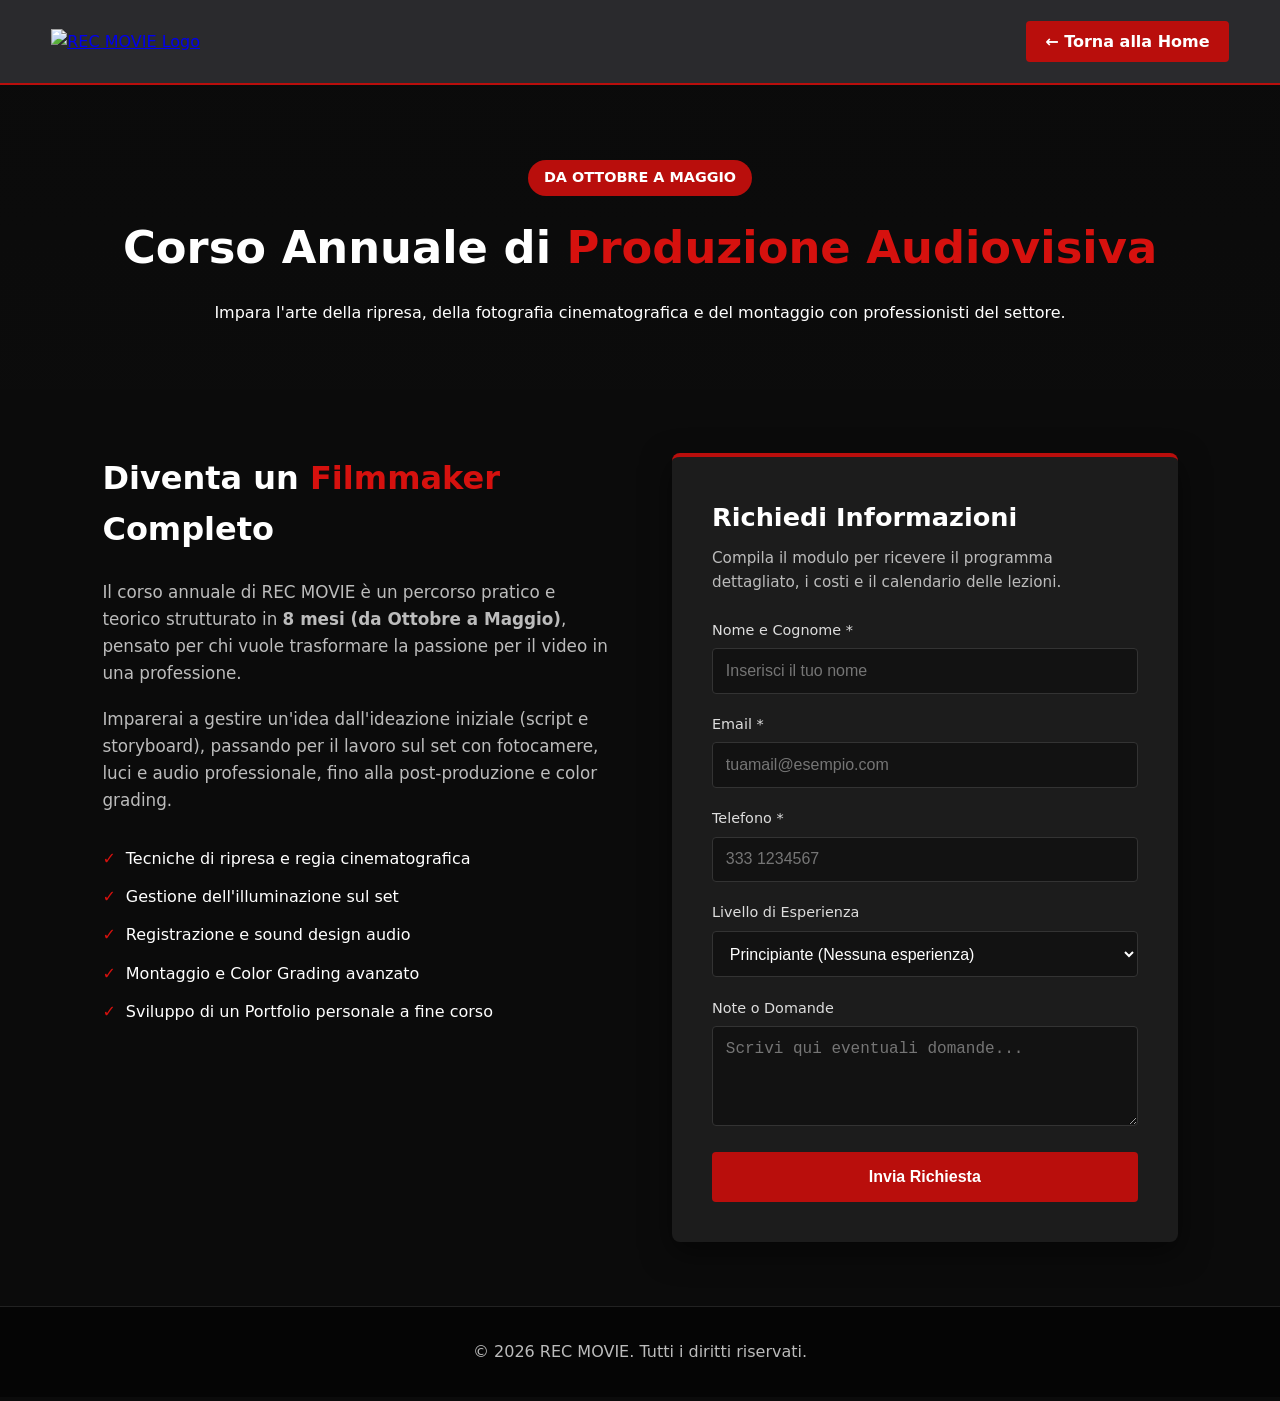
==== corso-formazione.html @ 80294b77 "Add files via upload" ====
<!DOCTYPE html>
<html lang="it">
<head>
  <meta charset="UTF-8">
  <meta name="viewport" content="width=device-width, initial-scale=1.0">
  <title>Corso di Formazione Audiovisiva | REC MOVIE</title>
  <style>
    :root {
      --bg-color: #0b0b0b;
      --bg-secondary: #141414;
      --bg-card: #1c1c1c;
      --header-bg: #2a2a2d;
      --text-color: #ffffff;
      --text-muted: #bcbcbc;
      --accent-bordo: #b90e0c;
      --accent-bordo-light: #d6110e;
    }

    * { margin: 0; padding: 0; box-sizing: border-box; }
    html { scroll-behavior: smooth; font-family: 'Segoe UI', system-ui, -apple-system, sans-serif; }
    body { background-color: var(--bg-color); color: var(--text-color); line-height: 1.6; }

    header {
      position: fixed;
      top: 0;
      width: 100%;
      display: flex;
      justify-content: space-between;
      align-items: center;
      padding: 0 4%;
      background-color: var(--header-bg);
      border-bottom: 2px solid var(--accent-bordo);
      z-index: 1000;
      height: 85px;
    }

    .logo-header { height: 81px; width: auto; object-fit: contain; }
    .back-btn {
      color: var(--text-color);
      text-decoration: none;
      font-weight: 600;
      background-color: var(--accent-bordo);
      padding: 0.5rem 1.2rem;
      border-radius: 4px;
      transition: background 0.3s;
    }
    .back-btn:hover { background-color: var(--accent-bordo-light); }

    .page-hero {
      padding: 10rem 8% 4rem 8%;
      background: linear-gradient(rgba(11, 11, 11, 0.85), rgba(11, 11, 11, 0.95)), 
                  url("http://googleusercontent.com/image_collection/image_retrieval/11446484774058401779_0") center/cover no-repeat;
      text-align: center;
    }
    .page-hero h1 { font-size: 2.8rem; margin-bottom: 1rem; }
    .highlight { color: var(--accent-bordo-light); }
    .badge {
      display: inline-block;
      background-color: var(--accent-bordo);
      padding: 0.4rem 1rem;
      border-radius: 20px;
      font-size: 0.9rem;
      font-weight: 700;
      margin-bottom: 1rem;
    }

    .content-section { padding: 4rem 8%; display: grid; grid-template-columns: 1fr 1fr; gap: 4rem; }

    .info-box h2 { font-size: 2rem; margin-bottom: 1.5rem; }
    .info-box h2 span { color: var(--accent-bordo-light); }
    .info-box p { color: var(--text-muted); margin-bottom: 1.2rem; font-size: 1.05rem; }
    
    .course-highlights { margin-top: 2rem; list-style: none; }
    .course-highlights li { margin-bottom: 0.8rem; display: flex; align-items: center; gap: 10px; color: #fff; }
    .course-highlights li::before { content: "✓"; color: var(--accent-bordo-light); font-weight: bold; }

    /* Modulo Form */
    .form-box {
      background-color: var(--bg-card);
      padding: 2.5rem;
      border-radius: 8px;
      border-top: 4px solid var(--accent-bordo);
      box-shadow: 0 10px 30px rgba(0,0,0,0.5);
    }
    .form-box h3 { font-size: 1.6rem; margin-bottom: 0.5rem; }
    .form-box p { color: var(--text-muted); font-size: 0.95rem; margin-bottom: 1.5rem; }

    .form-group { margin-bottom: 1.2rem; }
    .form-group label { display: block; margin-bottom: 0.4rem; font-size: 0.9rem; color: #ddd; }
    .form-group input, .form-group select, .form-group textarea {
      width: 100%;
      padding: 0.8rem;
      background-color: #121212;
      border: 1px solid #333;
      border-radius: 4px;
      color: #fff;
      font-size: 1rem;
    }
    .form-group input:focus, .form-group select:focus, .form-group textarea:focus {
      outline: none;
      border-color: var(--accent-bordo-light);
    }

    .submit-btn {
      width: 100%;
      padding: 1rem;
      background-color: var(--accent-bordo);
      color: #fff;
      border: none;
      border-radius: 4px;
      font-weight: 700;
      font-size: 1rem;
      cursor: pointer;
      transition: background 0.3s;
    }
    .submit-btn:hover { background-color: var(--accent-bordo-light); }

    footer { text-align: center; padding: 2rem; background-color: #050505; border-top: 1px solid #222; color: var(--text-muted); }

    @media (max-width: 900px) {
      .content-section { grid-template-columns: 1fr; gap: 2rem; }
    }
  </style>
</head>
<body>

  <header>
    <a href="index.html" class="logo-container">
      <img src="C:\Users\schia\Desktop\sito rec\materiale\LOGO REC MOVIE PNG BIANCO.png" alt="REC MOVIE Logo" class="logo-header" onerror="this.onerror=null; this.src='LOGO REC MOVIE PNG BIANCO.png';">
    </a>
    <a href="index.html" class="back-btn">&larr; Torna alla Home</a>
  </header>

  <section class="page-hero">
    <span class="badge">DA OTTOBRE A MAGGIO</span>
    <h1>Corso Annuale di <span class="highlight">Produzione Audiovisiva</span></h1>
    <p>Impara l'arte della ripresa, della fotografia cinematografica e del montaggio con professionisti del settore.</p>
  </section>

  <section class="content-section">
    <!-- Dettagli del corso -->
    <div class="info-box">
      <h2>Diventa un <span>Filmmaker</span> Completo</h2>
      <p>Il corso annuale di REC MOVIE è un percorso pratico e teorico strutturato in <strong>8 mesi (da Ottobre a Maggio)</strong>, pensato per chi vuole trasformare la passione per il video in una professione.</p>
      <p>Imparerai a gestire un'idea dall'ideazione iniziale (script e storyboard), passando per il lavoro sul set con fotocamere, luci e audio professionale, fino alla post-produzione e color grading.</p>
      
      <ul class="course-highlights">
        <li>Tecniche di ripresa e regia cinematografica</li>
        <li>Gestione dell'illuminazione sul set</li>
        <li>Registrazione e sound design audio</li>
        <li>Montaggio e Color Grading avanzato</li>
        <li>Sviluppo di un Portfolio personale a fine corso</li>
      </ul>
    </div>

    <!-- Modulo Form -->
    <div class="form-box">
      <h3>Richiedi Informazioni</h3>
      <p>Compila il modulo per ricevere il programma dettagliato, i costi e il calendario delle lezioni.</p>

      <form action="#" method="POST" onsubmit="event.preventDefault(); alert('Grazie per l\'interesse! Ti contatteremo al più presto.');">
        <div class="form-group">
          <label for="nome">Nome e Cognome *</label>
          <input type="text" id="nome" name="nome" required placeholder="Inserisci il tuo nome">
        </div>

        <div class="form-group">
          <label for="email">Email *</label>
          <input type="email" id="email" name="email" required placeholder="tuamail@esempio.com">
        </div>

        <div class="form-group">
          <label for="telefono">Telefono *</label>
          <input type="tel" id="telefono" name="telefono" required placeholder="333 1234567">
        </div>

        <div class="form-group">
          <label for="esperienza">Livello di Esperienza</label>
          <select id="esperienza" name="esperienza">
            <option value="principiante">Principiante (Nessuna esperienza)</option>
            <option value="intermedio">Intermedio (Uso già la fotocamera)</option>
            <option value="avanzato">Avanzato (Voglio affinare le tecniche)</option>
          </select>
        </div>

        <div class="form-group">
          <label for="messaggio">Note o Domande</label>
          <textarea id="messaggio" name="messaggio" rows="4" placeholder="Scrivi qui eventuali domande..."></textarea>
        </div>

        <button type="submit" class="submit-btn">Invia Richiesta</button>
      </form>
    </div>
  </section>

  <footer>
    <p>&copy; 2026 REC MOVIE. Tutti i diritti riservati.</p>
  </footer>

</body>
</html>
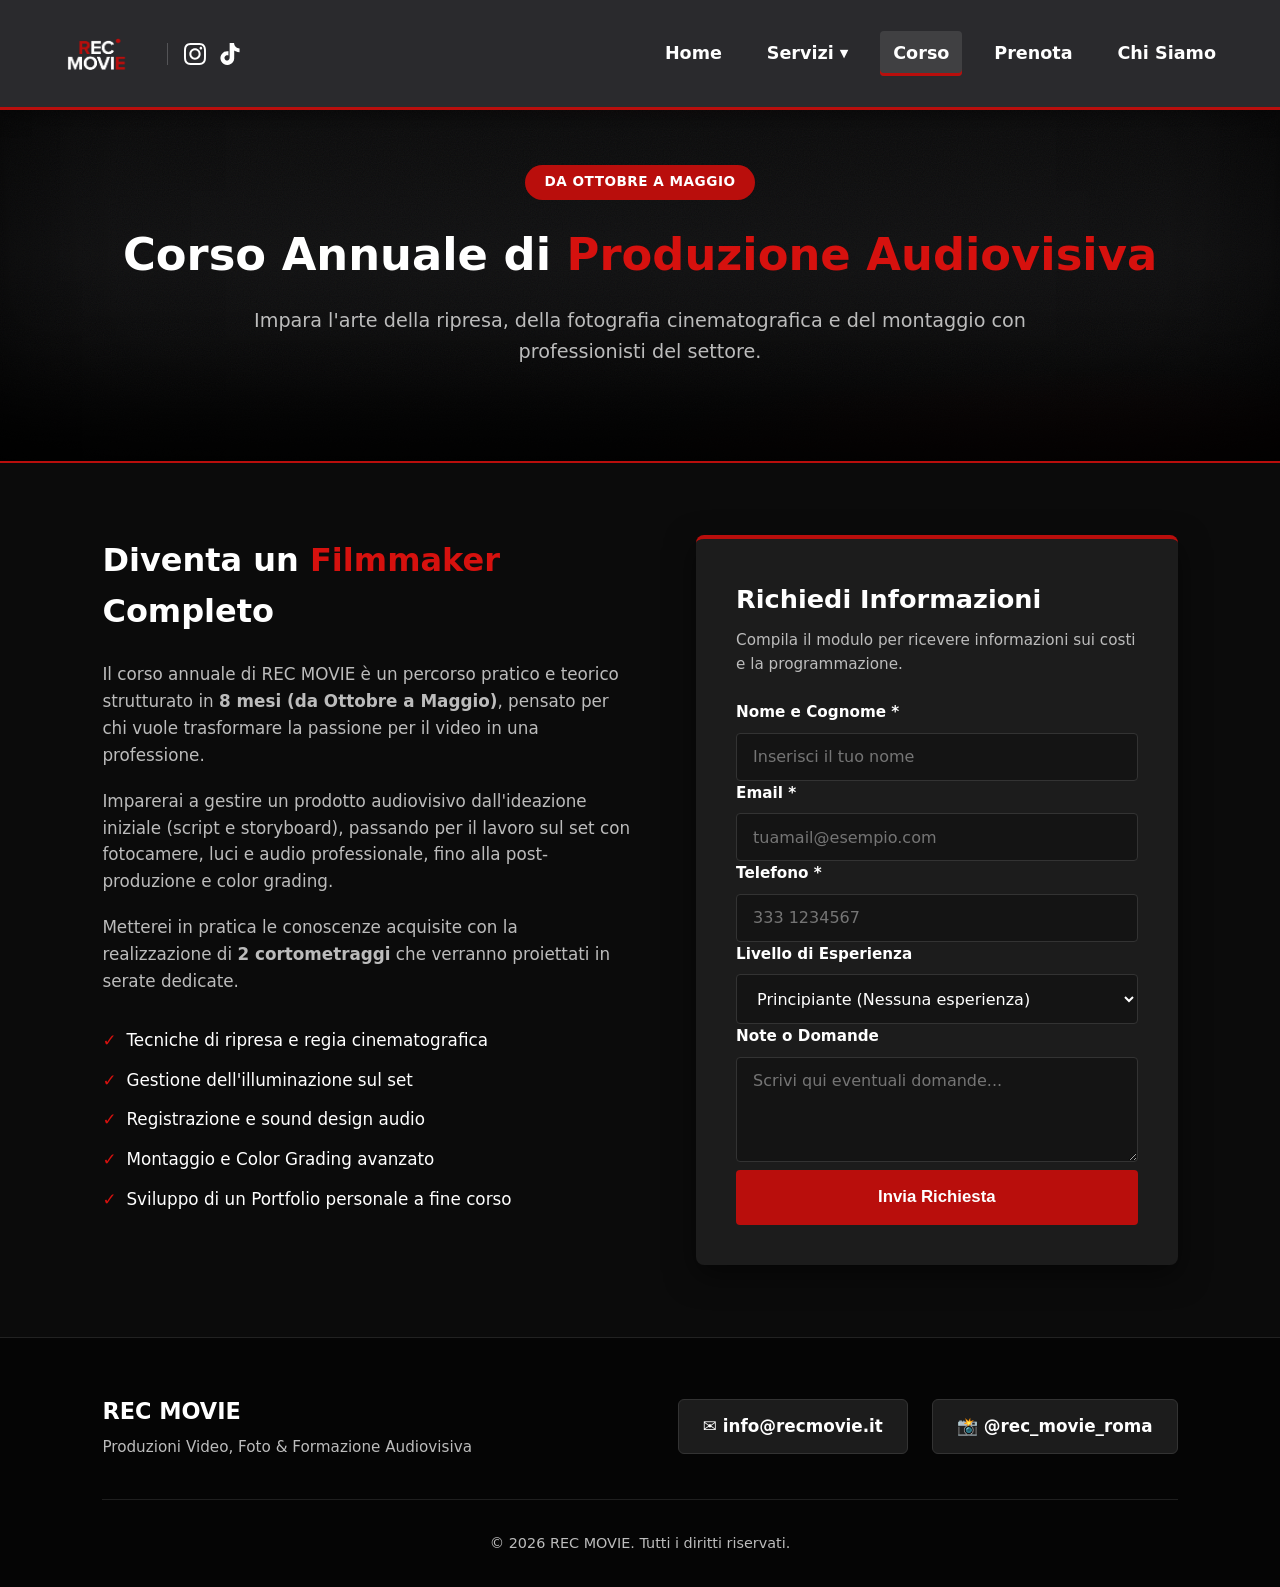
==== commit fc3e77e5: "Add files via upload" ====
--- a/corso-formazione.html
+++ b/corso-formazione.html
@@ -1,201 +1,121 @@
-<!DOCTYPE html>
-<html lang="it">
-<head>
-  <meta charset="UTF-8">
-  <meta name="viewport" content="width=device-width, initial-scale=1.0">
-  <title>Corso di Formazione Audiovisiva | REC MOVIE</title>
-  <style>
-    :root {
-      --bg-color: #0b0b0b;
-      --bg-secondary: #141414;
-      --bg-card: #1c1c1c;
-      --header-bg: #2a2a2d;
-      --text-color: #ffffff;
-      --text-muted: #bcbcbc;
-      --accent-bordo: #b90e0c;
-      --accent-bordo-light: #d6110e;
-    }
-
-    * { margin: 0; padding: 0; box-sizing: border-box; }
-    html { scroll-behavior: smooth; font-family: 'Segoe UI', system-ui, -apple-system, sans-serif; }
-    body { background-color: var(--bg-color); color: var(--text-color); line-height: 1.6; }
-
-    header {
-      position: fixed;
-      top: 0;
-      width: 100%;
-      display: flex;
-      justify-content: space-between;
-      align-items: center;
-      padding: 0 4%;
-      background-color: var(--header-bg);
-      border-bottom: 2px solid var(--accent-bordo);
-      z-index: 1000;
-      height: 85px;
-    }
-
-    .logo-header { height: 81px; width: auto; object-fit: contain; }
-    .back-btn {
-      color: var(--text-color);
-      text-decoration: none;
-      font-weight: 600;
-      background-color: var(--accent-bordo);
-      padding: 0.5rem 1.2rem;
-      border-radius: 4px;
-      transition: background 0.3s;
-    }
-    .back-btn:hover { background-color: var(--accent-bordo-light); }
-
-    .page-hero {
-      padding: 10rem 8% 4rem 8%;
-      background: linear-gradient(rgba(11, 11, 11, 0.85), rgba(11, 11, 11, 0.95)), 
-                  url("http://googleusercontent.com/image_collection/image_retrieval/11446484774058401779_0") center/cover no-repeat;
-      text-align: center;
-    }
-    .page-hero h1 { font-size: 2.8rem; margin-bottom: 1rem; }
-    .highlight { color: var(--accent-bordo-light); }
-    .badge {
-      display: inline-block;
-      background-color: var(--accent-bordo);
-      padding: 0.4rem 1rem;
-      border-radius: 20px;
-      font-size: 0.9rem;
-      font-weight: 700;
-      margin-bottom: 1rem;
-    }
-
-    .content-section { padding: 4rem 8%; display: grid; grid-template-columns: 1fr 1fr; gap: 4rem; }
-
-    .info-box h2 { font-size: 2rem; margin-bottom: 1.5rem; }
-    .info-box h2 span { color: var(--accent-bordo-light); }
-    .info-box p { color: var(--text-muted); margin-bottom: 1.2rem; font-size: 1.05rem; }
-    
-    .course-highlights { margin-top: 2rem; list-style: none; }
-    .course-highlights li { margin-bottom: 0.8rem; display: flex; align-items: center; gap: 10px; color: #fff; }
-    .course-highlights li::before { content: "✓"; color: var(--accent-bordo-light); font-weight: bold; }
-
-    /* Modulo Form */
-    .form-box {
-      background-color: var(--bg-card);
-      padding: 2.5rem;
-      border-radius: 8px;
-      border-top: 4px solid var(--accent-bordo);
-      box-shadow: 0 10px 30px rgba(0,0,0,0.5);
-    }
-    .form-box h3 { font-size: 1.6rem; margin-bottom: 0.5rem; }
-    .form-box p { color: var(--text-muted); font-size: 0.95rem; margin-bottom: 1.5rem; }
-
-    .form-group { margin-bottom: 1.2rem; }
-    .form-group label { display: block; margin-bottom: 0.4rem; font-size: 0.9rem; color: #ddd; }
-    .form-group input, .form-group select, .form-group textarea {
-      width: 100%;
-      padding: 0.8rem;
-      background-color: #121212;
-      border: 1px solid #333;
-      border-radius: 4px;
-      color: #fff;
-      font-size: 1rem;
-    }
-    .form-group input:focus, .form-group select:focus, .form-group textarea:focus {
-      outline: none;
-      border-color: var(--accent-bordo-light);
-    }
-
-    .submit-btn {
-      width: 100%;
-      padding: 1rem;
-      background-color: var(--accent-bordo);
-      color: #fff;
-      border: none;
-      border-radius: 4px;
-      font-weight: 700;
-      font-size: 1rem;
-      cursor: pointer;
-      transition: background 0.3s;
-    }
-    .submit-btn:hover { background-color: var(--accent-bordo-light); }
-
-    footer { text-align: center; padding: 2rem; background-color: #050505; border-top: 1px solid #222; color: var(--text-muted); }
-
-    @media (max-width: 900px) {
-      .content-section { grid-template-columns: 1fr; gap: 2rem; }
-    }
-  </style>
-</head>
-<body>
-
-  <header>
-    <a href="index.html" class="logo-container">
-      <img src="C:\Users\schia\Desktop\sito rec\materiale\LOGO REC MOVIE PNG BIANCO.png" alt="REC MOVIE Logo" class="logo-header" onerror="this.onerror=null; this.src='LOGO REC MOVIE PNG BIANCO.png';">
-    </a>
-    <a href="index.html" class="back-btn">&larr; Torna alla Home</a>
-  </header>
-
-  <section class="page-hero">
-    <span class="badge">DA OTTOBRE A MAGGIO</span>
-    <h1>Corso Annuale di <span class="highlight">Produzione Audiovisiva</span></h1>
-    <p>Impara l'arte della ripresa, della fotografia cinematografica e del montaggio con professionisti del settore.</p>
-  </section>
-
-  <section class="content-section">
-    <!-- Dettagli del corso -->
-    <div class="info-box">
-      <h2>Diventa un <span>Filmmaker</span> Completo</h2>
-      <p>Il corso annuale di REC MOVIE è un percorso pratico e teorico strutturato in <strong>8 mesi (da Ottobre a Maggio)</strong>, pensato per chi vuole trasformare la passione per il video in una professione.</p>
-      <p>Imparerai a gestire un'idea dall'ideazione iniziale (script e storyboard), passando per il lavoro sul set con fotocamere, luci e audio professionale, fino alla post-produzione e color grading.</p>
-      
-      <ul class="course-highlights">
-        <li>Tecniche di ripresa e regia cinematografica</li>
-        <li>Gestione dell'illuminazione sul set</li>
-        <li>Registrazione e sound design audio</li>
-        <li>Montaggio e Color Grading avanzato</li>
-        <li>Sviluppo di un Portfolio personale a fine corso</li>
-      </ul>
-    </div>
-
-    <!-- Modulo Form -->
-    <div class="form-box">
-      <h3>Richiedi Informazioni</h3>
-      <p>Compila il modulo per ricevere il programma dettagliato, i costi e il calendario delle lezioni.</p>
-
-      <form action="#" method="POST" onsubmit="event.preventDefault(); alert('Grazie per l\'interesse! Ti contatteremo al più presto.');">
-        <div class="form-group">
-          <label for="nome">Nome e Cognome *</label>
-          <input type="text" id="nome" name="nome" required placeholder="Inserisci il tuo nome">
-        </div>
-
-        <div class="form-group">
-          <label for="email">Email *</label>
-          <input type="email" id="email" name="email" required placeholder="tuamail@esempio.com">
-        </div>
-
-        <div class="form-group">
-          <label for="telefono">Telefono *</label>
-          <input type="tel" id="telefono" name="telefono" required placeholder="333 1234567">
-        </div>
-
-        <div class="form-group">
-          <label for="esperienza">Livello di Esperienza</label>
-          <select id="esperienza" name="esperienza">
-            <option value="principiante">Principiante (Nessuna esperienza)</option>
-            <option value="intermedio">Intermedio (Uso già la fotocamera)</option>
-            <option value="avanzato">Avanzato (Voglio affinare le tecniche)</option>
-          </select>
-        </div>
-
-        <div class="form-group">
-          <label for="messaggio">Note o Domande</label>
-          <textarea id="messaggio" name="messaggio" rows="4" placeholder="Scrivi qui eventuali domande..."></textarea>
-        </div>
-
-        <button type="submit" class="submit-btn">Invia Richiesta</button>
-      </form>
-    </div>
-  </section>
-
-  <footer>
-    <p>&copy; 2026 REC MOVIE. Tutti i diritti riservati.</p>
-  </footer>
-
-</body>
-</html>+<!DOCTYPE html>
+<html lang="it">
+<head>
+  <meta charset="UTF-8">
+  <meta name="viewport" content="width=device-width, initial-scale=1.0">
+  <title>Corso di Formazione Audiovisiva | REC MOVIE</title>
+  <meta name="description" content="Corso annuale di produzione audiovisiva (Ottobre-Maggio): regia, ripresa, gestione luci, montaggio e color grading con i professionisti di REC MOVIE.">
+  <link rel="icon" type="image/png" href="materiale/LOGO REC MOVIE PNG NERO.png">
+  <link rel="stylesheet" href="style.css">
+</head>
+<body>
+  <header>
+    <div class="brand-group">
+      <a href="index.html" class="logo-container">
+        <img src="materiale/LOGO REC MOVIE PNG BIANCO.png" alt="REC MOVIE Logo" class="logo-header">
+      </a>
+
+      <div class="header-socials">
+        <a href="https://instagram.com/rec_movie_roma" target="_blank" rel="noopener noreferrer" class="social-icon" aria-label="Instagram">
+          <svg viewBox="0 0 24 24"><path d="M12 2.163c3.204 0 3.584.012 4.85.07 3.252.148 4.771 1.691 4.919 4.919.058 1.265.069 1.645.069 4.849 0 3.205-.012 3.584-.069 4.849-.149 3.225-1.664 4.771-4.919 4.919-1.266.058-1.644.07-4.85.07-3.204 0-3.584-.012-4.849-.07-3.26-.149-4.771-1.699-4.919-4.92-.058-1.265-.07-1.644-.07-4.849 0-3.204.013-3.583.07-4.849.149-3.227 1.664-4.771 4.919-4.919 1.266-.057 1.645-.069 4.849-.069zm0-2.163c-3.259 0-3.667.014-4.947.072-4.358.2-6.78 2.618-6.98 6.98-.059 1.281-.073 1.689-.073 4.948 0 3.259.014 3.668.072 4.948.2 4.358 2.618 6.78 6.98 6.98 1.281.058 1.689.072 4.948.072 3.259 0 3.668-.014 4.948-.072 4.354-.2 6.782-2.618 6.979-6.98.059-1.28.073-1.689.073-4.948 0-3.259-.014-3.667-.072-4.947-.196-4.354-2.617-6.78-6.979-6.98-1.281-.059-1.69-.073-4.949-.073zm0 5.838c-3.403 0-6.162 2.759-6.162 6.162s2.759 6.163 6.162 6.163 6.162-2.759 6.162-6.163c0-3.403-2.759-6.162-6.162-6.162zm0 10.162c-2.209 0-4-1.79-4-4 0-2.209 1.791-4 4-4s4 1.791 4 4c0 2.21-1.791 4-4 4zm6.406-11.845c-.796 0-1.441.645-1.441 1.44s.645 1.44 1.441 1.44c.795 0 1.439-.645 1.439-1.44s-.644-1.44-1.439-1.44z"/></svg>
+        </a>
+        <a href="https://www.tiktok.com" target="_blank" rel="noopener noreferrer" class="social-icon" aria-label="TikTok">
+          <svg viewBox="0 0 24 24"><path d="M12.525.02c1.31-.02 2.61-.01 3.91-.02.08 1.53.63 3.09 1.75 4.17 1.12 1.11 2.7 1.62 4.24 1.79v4.03c-1.44-.05-2.89-.35-4.2-.97-.57-.26-1.1-.59-1.62-.93-.01 2.92.01 5.84-.02 8.75-.08 1.4-.54 2.79-1.35 3.94-1.31 1.92-3.58 3.17-5.91 3.21-1.43.08-2.86-.31-4.08-1.03-2.02-1.19-3.44-3.37-3.65-5.71-.02-.5-.03-1-.01-1.49.18-1.9 1.12-3.72 2.58-4.96 1.66-1.44 3.98-2.13 6.15-1.72.02 1.48-.04 2.96-.04 4.44-.99-.32-2.15-.23-3.02.37-.82.56-1.31 1.54-1.28 2.53.02.82.42 1.61 1.08 2.09.68.51 1.58.68 2.4.45.89-.23 1.64-.94 1.94-1.81.18-.58.23-1.19.22-1.8V.02z"/></svg>
+        </a>
+      </div>
+    </div>
+
+    <nav>
+      <ul class="nav-links" id="navLinks">
+        <li><a href="index.html">Home</a></li>
+        <li class="dropdown" id="serviziDropdown">
+          <a href="index.html#servizi">Servizi <span class="dropdown-arrow">&#9660;</span></a>
+          <ul class="dropdown-menu">
+            <li><a href="reel-aziende.html">Reel Instagram e TikTok</a></li>
+            <li><a href="videoclip-musicali.html">Videoclip Musicali</a></li>
+            <li><a href="interviste-podcast.html">Interviste/Podcast</a></li>
+            <li><a href="cortometraggi.html">Cortometraggi</a></li>
+          </ul>
+        </li>
+        <li><a href="corso-formazione.html">Corso</a></li>
+        <li><a href="prenota-servizio.html">Prenota</a></li>
+        <li><a href="index.html#chi-siamo">Chi Siamo</a></li>
+      </ul>
+      <button class="hamburger" id="hamburger" aria-label="Apri il menu" aria-expanded="false">&#9776;</button>
+    </nav>
+  </header>
+  <section class="page-hero">
+    <span class="badge">Da Ottobre a Maggio</span>
+    <h1>Corso Annuale di <span>Produzione Audiovisiva</span></h1>
+    <p>Impara l'arte della ripresa, della fotografia cinematografica e del montaggio con professionisti del settore.</p>
+  </section>
+
+  <section class="content-section">
+    <!-- Dettagli del corso -->
+    <div class="info-box">
+      <h2>Diventa un <span>Filmmaker</span> Completo</h2>
+      <p>Il corso annuale di REC MOVIE è un percorso pratico e teorico strutturato in <strong>8 mesi (da Ottobre a Maggio)</strong>, pensato per chi vuole trasformare la passione per il video in una professione.</p>
+      <p>Imparerai a gestire un prodotto audiovisivo dall'ideazione iniziale (script e storyboard), passando per il lavoro sul set con fotocamere, luci e audio professionale, fino alla post-produzione e color grading.</p>
+<p>Metterei in pratica le conoscenze acquisite con la realizzazione di <strong>2 cortometraggi</strong> che verranno proiettati in serate dedicate.</p>
+      <ul class="course-highlights checklist">
+        <li>Tecniche di ripresa e regia cinematografica</li>
+        <li>Gestione dell'illuminazione sul set</li>
+        <li>Registrazione e sound design audio</li>
+        <li>Montaggio e Color Grading avanzato</li>
+        <li>Sviluppo di un Portfolio personale a fine corso</li>
+      </ul>
+    </div>
+
+    <!-- Modulo Form -->
+    <div class="form-box">
+      <h3>Richiedi Informazioni</h3>
+      <p>Compila il modulo per ricevere informazioni sui costi e la programmazione.</p>
+      <form action="#" method="POST" onsubmit="event.preventDefault(); alert('Grazie per l\'interesse! Ti contatteremo al più presto.');">
+        <div class="form-group">
+          <label for="nome">Nome e Cognome *</label>
+          <input type="text" id="nome" name="nome" required placeholder="Inserisci il tuo nome">
+        </div>
+        <div class="form-group">
+          <label for="email">Email *</label>
+          <input type="email" id="email" name="email" required placeholder="tuamail@esempio.com">
+        </div>
+        <div class="form-group">
+          <label for="telefono">Telefono *</label>
+          <input type="tel" id="telefono" name="telefono" required placeholder="333 1234567">
+        </div>
+        <div class="form-group">
+          <label for="esperienza">Livello di Esperienza</label>
+          <select id="esperienza" name="esperienza">
+            <option value="principiante">Principiante (Nessuna esperienza)</option>
+            <option value="intermedio">Intermedio (Uso già la fotocamera)</option>
+            <option value="avanzato">Avanzato (Voglio affinare le tecniche)</option>
+          </select>
+        </div>
+        <div class="form-group">
+          <label for="messaggio">Note o Domande</label>
+          <textarea id="messaggio" name="messaggio" rows="4" placeholder="Scrivi qui eventuali domande..."></textarea>
+        </div>
+        <button type="submit" class="submit-btn">Invia Richiesta</button>
+      </form>
+    </div>
+  </section>
+
+  <footer>
+    <div class="footer-contacts">
+      <div class="contact-block">
+        <h3>REC MOVIE</h3>
+        <p>Produzioni Video, Foto &amp; Formazione Audiovisiva</p>
+      </div>
+      <div class="contact-links-group">
+        <a href="mailto:info@recmovie.it" class="contact-pill">✉️ info@recmovie.it</a>
+        <a href="https://instagram.com/rec_movie_roma" target="_blank" rel="noopener noreferrer" class="contact-pill">📸 @rec_movie_roma</a>
+      </div>
+    </div>
+    <div class="footer-copyright">
+      <p>&copy; 2026 REC MOVIE. Tutti i diritti riservati.</p>
+    </div>
+  </footer>
+
+  <script src="script.js"></script>
+</body>
+</html>
--- a/style.css
+++ b/style.css
@@ -0,0 +1,580 @@
+/* =========================================================
+   REC MOVIE — Stylesheet unico del sito
+   ========================================================= */
+
+:root {
+  --bg-color: #0b0b0b;
+  --bg-secondary: #141414;
+  --bg-card: #1c1c1c;
+  --header-bg: #2a2a2d;
+  --text-color: #ffffff;
+  --text-muted: #bcbcbc;
+  --accent-red: #b90e0c;
+  --accent-red-hover: #d6110e;
+  --dropdown-bg: #1f1f22;
+}
+
+*, *::before, *::after { margin: 0; padding: 0; box-sizing: border-box; }
+
+html {
+  scroll-behavior: smooth;
+  font-family: 'Segoe UI', system-ui, -apple-system, sans-serif;
+}
+
+body {
+  background-color: var(--bg-color);
+  color: var(--text-color);
+  line-height: 1.6;
+  animation: fadeInPage 0.5s ease-in-out forwards;
+  overflow-x: hidden;
+}
+
+@keyframes fadeInPage {
+  from { opacity: 0; transform: translateY(6px); }
+  to { opacity: 1; transform: translateY(0); }
+}
+
+a { color: inherit; }
+img { max-width: 100%; display: block; }
+
+::selection { background: var(--accent-red); color: #fff; }
+
+/* Focus visibile per accessibilità da tastiera */
+a:focus-visible, button:focus-visible, input:focus-visible, select:focus-visible, textarea:focus-visible {
+  outline: 2px solid var(--accent-red-hover);
+  outline-offset: 2px;
+}
+
+/* Reveal on scroll */
+.reveal {
+  opacity: 0;
+  transform: translateY(24px);
+  transition: opacity 0.6s ease, transform 0.6s ease;
+}
+.reveal.is-visible { opacity: 1; transform: translateY(0); }
+
+/* =========================================================
+   HEADER / NAVIGAZIONE
+   ========================================================= */
+header {
+  position: fixed;
+  top: 0;
+  width: 100%;
+  display: flex;
+  justify-content: space-between;
+  align-items: center;
+  padding: 0 4%;
+  background-color: var(--header-bg);
+  box-shadow: 0 4px 20px rgba(0, 0, 0, 0.4);
+  border-bottom: 3px solid var(--accent-red);
+  z-index: 1000;
+  height: 110px;
+  gap: 1.5rem;
+  transition: height 0.3s ease, box-shadow 0.3s ease;
+}
+
+header.is-scrolled { height: 82px; box-shadow: 0 6px 24px rgba(0,0,0,0.55); }
+
+.brand-group { display: flex; align-items: center; gap: 1.5rem; height: 100%; }
+.logo-container { display: flex; align-items: center; text-decoration: none; height: 100%; padding: 4px 0; }
+.logo-header { height: 92px; max-height: 100%; width: auto; object-fit: contain; transition: height 0.3s ease; }
+header.is-scrolled .logo-header { height: 60px; }
+
+.header-socials { display: flex; align-items: center; gap: 0.8rem; border-left: 1px solid rgba(255, 255, 255, 0.2); padding-left: 1rem; }
+.social-icon { color: var(--text-color); text-decoration: none; transition: color 0.3s ease, transform 0.2s ease; display: flex; align-items: center; justify-content: center; }
+.social-icon svg { width: 22px; height: 22px; fill: currentColor; }
+.social-icon:hover { color: var(--accent-red); transform: translateY(-2px); }
+
+nav { margin-left: auto; }
+.nav-links { display: flex; list-style: none; gap: 1.2rem; align-items: center; }
+.nav-links li { position: relative; }
+.nav-links a {
+  color: var(--text-color);
+  text-decoration: none;
+  font-weight: 700;
+  font-size: 1.1rem;
+  padding: 0.5rem 0.8rem;
+  transition: all 0.3s ease;
+  display: flex;
+  align-items: center;
+  gap: 6px;
+  border-radius: 4px;
+}
+.nav-links a:hover, .nav-links a.active { color: #ffffff; background-color: rgba(255, 255, 255, 0.1); }
+.nav-links a.active { box-shadow: inset 0 -3px 0 var(--accent-red); }
+
+.dropdown-arrow { font-size: 0.7rem; transition: transform 0.3s; }
+.dropdown-menu {
+  position: absolute; top: 100%; right: 0; left: auto;
+  background-color: var(--dropdown-bg); min-width: 240px;
+  box-shadow: 0 8px 16px rgba(0,0,0,0.5); border-radius: 6px;
+  border-top: 3px solid var(--accent-red);
+  list-style: none; opacity: 0; visibility: hidden;
+  transform: translateY(10px); transition: all 0.3s ease; padding: 0.5rem 0;
+}
+.dropdown:hover .dropdown-menu, .dropdown.active .dropdown-menu { opacity: 1; visibility: visible; transform: translateY(0); }
+.dropdown:hover .dropdown-arrow { transform: rotate(180deg); }
+.dropdown-menu li a { padding: 0.7rem 1.2rem; font-size: 1rem; font-weight: 500; color: #e0e0e0; display: block; border-radius: 0; }
+.dropdown-menu li a:hover, .dropdown-menu li a.active { background-color: var(--accent-red); color: #ffffff; box-shadow: none; }
+
+.hamburger { display: none; background: none; border: none; color: var(--text-color); font-size: 1.8rem; cursor: pointer; margin-left: auto; }
+
+/* =========================================================
+   HERO (home + pagine interne) — sfondo cinematografico via CSS
+   ========================================================= */
+.hero, .page-hero {
+  position: relative;
+  text-align: center;
+  background-color: var(--bg-color);
+  background-image:
+    radial-gradient(ellipse 90% 60% at 50% -10%, rgba(185, 14, 12, 0.28), transparent 60%),
+    radial-gradient(ellipse 70% 50% at 85% 110%, rgba(185, 14, 12, 0.14), transparent 60%),
+    linear-gradient(180deg, #050505 0%, #0f0f10 55%, #050505 100%);
+  overflow: hidden;
+}
+.hero::before, .page-hero::before {
+  content: "";
+  position: absolute;
+  inset: 0;
+  background-image: url("data:image/svg+xml,%3Csvg xmlns='http://www.w3.org/2000/svg' width='140' height='140'%3E%3Cfilter id='n'%3E%3CfeTurbulence type='fractalNoise' baseFrequency='0.85' numOctaves='2' stitchTiles='stitch'/%3E%3C/filter%3E%3Crect width='100%25' height='100%25' filter='url(%23n)' opacity='0.05'/%3E%3C/svg%3E");
+  pointer-events: none;
+}
+.hero::after, .page-hero::after {
+  content: "";
+  position: absolute;
+  inset: 0;
+  box-shadow: inset 0 -120px 100px -60px rgba(0,0,0,0.9), inset 0 0 160px rgba(0,0,0,0.6);
+  pointer-events: none;
+}
+.hero > *, .page-hero > * { position: relative; z-index: 1; }
+
+.hero {
+  display: flex;
+  align-items: flex-start;
+  justify-content: center;
+  padding: 150px 1.5rem 3rem 1.5rem;
+}
+
+.hero-content { max-width: 900px; margin-top: 0; display: flex; flex-direction: column; align-items: center; gap: 0; }
+
+.logo-hero {
+  max-width: 480px;
+  width: 100%;
+  height: auto;
+  margin-bottom: 1.6rem;
+  filter: drop-shadow(0 0 20px rgba(0, 0, 0, 0.9));
+}
+
+.hero-content h1 { font-size: 3rem; margin-bottom: 1.2rem; line-height: 1.2; font-weight: 800; }
+.highlight-red, .highlight { color: var(--accent-red-hover); }
+.hero-content p { font-size: 1.25rem; color: var(--text-muted); margin-bottom: 1.8rem; max-width: 700px; }
+
+.page-hero { padding: 165px 8% 4rem 8%; border-bottom: 2px solid var(--accent-red); }
+.page-hero h1 { font-size: 2.8rem; margin-bottom: 1rem; font-weight: 800; }
+.page-hero h1 span { color: var(--accent-red-hover); }
+.page-hero p { font-size: 1.2rem; color: var(--text-muted); max-width: 800px; margin: 0 auto 1.8rem auto; }
+
+.badge {
+  display: inline-block;
+  background-color: var(--accent-red);
+  padding: 0.4rem 1.2rem;
+  border-radius: 20px;
+  font-size: 0.85rem;
+  font-weight: 800;
+  letter-spacing: 0.5px;
+  text-transform: uppercase;
+  margin-bottom: 1.2rem;
+}
+
+/* =========================================================
+   BOTTONI
+   ========================================================= */
+.btn {
+  display: inline-block;
+  padding: 0.9rem 2.2rem;
+  background-color: var(--accent-red);
+  color: #ffffff;
+  text-decoration: none;
+  border-radius: 4px;
+  font-weight: 700;
+  transition: all 0.3s ease;
+  box-shadow: 0 4px 15px rgba(185, 14, 12, 0.4);
+  border: none;
+  cursor: pointer;
+  font-size: 1rem;
+}
+.btn:hover { background-color: var(--accent-red-hover); transform: translateY(-3px); }
+
+.btn-white {
+  background-color: #ffffff;
+  color: var(--accent-red);
+  font-size: 1.1rem;
+  padding: 1.1rem 2.6rem;
+  box-shadow: 0 4px 20px rgba(0, 0, 0, 0.4);
+}
+.btn-white:hover { background-color: #f0f0f0; color: #000000; transform: translateY(-3px); }
+
+/* =========================================================
+   SEZIONI GENERICHE
+   ========================================================= */
+.section { padding: 4.5rem 8%; }
+.bg-darker { background-color: var(--bg-secondary); }
+.section-title { text-align: center; font-size: 2.3rem; margin-bottom: 2.8rem; }
+.section-title span { color: var(--accent-red); }
+
+/* Servizi (home) */
+.services-grid { display: grid; grid-template-columns: repeat(auto-fit, minmax(260px, 1fr)); gap: 2rem; }
+.service-card {
+  background-color: var(--bg-card);
+  padding: 2.2rem;
+  border-radius: 8px;
+  border-top: 3px solid var(--accent-red);
+  transition: transform 0.3s, box-shadow 0.3s;
+  text-decoration: none;
+  color: inherit;
+  display: flex;
+  flex-direction: column;
+}
+.service-card:hover { transform: translateY(-8px); box-shadow: 0 10px 25px rgba(185, 14, 12, 0.3); }
+.service-card h3 { font-size: 1.4rem; margin-bottom: 1rem; color: #fff; }
+.service-card p { color: var(--text-muted); font-size: 0.98rem; flex-grow: 1; }
+.card-link-text { display: inline-block; margin-top: 1rem; color: var(--accent-red); font-weight: 600; font-size: 0.9rem; }
+
+/* Corso Banner (home) */
+.course-banner {
+  background: linear-gradient(145deg, #b90e0c 0%, #830a08 100%);
+  color: #ffffff;
+  padding: 5rem 8%;
+  text-align: center;
+  position: relative;
+  border-top: 2px solid #e01210;
+  border-bottom: 2px solid #e01210;
+  box-shadow: inset 0 0 50px rgba(0,0,0,0.5);
+}
+.course-badge {
+  display: inline-block;
+  background-color: #ffffff;
+  color: var(--accent-red);
+  font-weight: 800;
+  font-size: 0.85rem;
+  padding: 0.4rem 1.2rem;
+  border-radius: 20px;
+  letter-spacing: 1px;
+  margin-bottom: 1.5rem;
+  text-transform: uppercase;
+}
+.course-banner h2 { font-size: 3rem; margin-bottom: 1.2rem; font-weight: 800; text-shadow: 0 2px 10px rgba(0,0,0,0.3); }
+.course-banner p { font-size: 1.3rem; max-width: 850px; margin: 0 auto 2.5rem auto; color: #fce8e8; line-height: 1.7; }
+.course-highlights { display: flex; justify-content: center; gap: 2rem; flex-wrap: wrap; margin-bottom: 2.5rem; list-style: none; }
+.course-highlights li { background: rgba(0,0,0,0.25); padding: 0.6rem 1.4rem; border-radius: 6px; font-weight: 600; font-size: 1.05rem; border: 1px solid rgba(255,255,255,0.2); }
+
+/* Chi Siamo */
+.about-content { max-width: 800px; margin: 0 auto; text-align: center; }
+.about-content p { font-size: 1.15rem; color: var(--text-muted); margin-bottom: 1.5rem; }
+
+/* =========================================================
+   PAGINE SERVIZIO — componenti condivisi
+   ========================================================= */
+
+/* Steps */
+.steps-grid { display: grid; grid-template-columns: repeat(auto-fit, minmax(250px, 1fr)); gap: 2rem; }
+.step-card {
+  background-color: var(--bg-card);
+  padding: 2rem;
+  border-radius: 8px;
+  border-left: 4px solid var(--accent-red);
+  position: relative;
+  transition: transform 0.3s ease;
+}
+.step-card:hover { transform: translateY(-4px); }
+.step-number {
+  display: block;
+  font-size: 2.2rem;
+  font-weight: 800;
+  color: var(--accent-red-hover);
+  margin-bottom: 0.6rem;
+}
+.step-card h3 { font-size: 1.3rem; margin-bottom: 0.8rem; color: #fff; }
+.step-card p { color: var(--text-muted); font-size: 0.95rem; }
+
+/* Features (griglia semplice) */
+.features-section { background-color: var(--bg-secondary); padding: 4.5rem 8%; }
+.features-grid { display: grid; grid-template-columns: repeat(auto-fit, minmax(280px, 1fr)); gap: 2rem; margin-top: 2rem; }
+.feature-item { background-color: var(--bg-color); padding: 1.8rem; border-radius: 6px; border: 1px solid #232323; }
+.feature-item h4 { color: var(--accent-red-hover); font-size: 1.1rem; margin-bottom: 0.5rem; }
+.feature-item p { color: var(--text-muted); font-size: 0.95rem; }
+
+/* Features (box con icona nel titolo) */
+.features-container { display: grid; grid-template-columns: repeat(auto-fit, minmax(300px, 1fr)); gap: 2rem; margin-top: 2rem; }
+.feature-box { background: #18181b; padding: 1.8rem; border-radius: 8px; border: 1px solid #2a2a2d; transition: border-color 0.3s ease; }
+.feature-box:hover { border-color: var(--accent-red); }
+.feature-box h4 { color: var(--accent-red-hover); font-size: 1.1rem; margin-bottom: 0.5rem; display: flex; align-items: center; gap: 8px; }
+.feature-box p { color: var(--text-muted); font-size: 0.95rem; }
+
+/* Podcast */
+.pod-grid { display: grid; grid-template-columns: repeat(auto-fit, minmax(280px, 1fr)); gap: 2rem; }
+.pod-card {
+  background-color: var(--bg-card);
+  padding: 2rem;
+  border-radius: 8px;
+  border: 1px solid rgba(185, 14, 12, 0.6);
+  box-shadow: 0 0 14px rgba(185, 14, 12, 0.18);
+  transition: box-shadow 0.3s ease, border-color 0.3s ease;
+}
+.pod-card:hover { box-shadow: 0 0 24px rgba(214, 17, 14, 0.4); border-color: var(--accent-red-hover); }
+.pod-card h3 { font-size: 1.3rem; margin-bottom: 0.8rem; color: #fff; }
+.pod-card p { color: var(--text-muted); font-size: 0.95rem; }
+
+.tech-specs { display: grid; grid-template-columns: repeat(auto-fit, minmax(220px, 1fr)); gap: 1.5rem; margin-top: 2rem; }
+.spec-item { background: var(--bg-card); padding: 1.5rem; border-radius: 6px; text-align: center; border: 1px solid #2a2a2d; }
+.spec-icon { font-size: 2rem; margin-bottom: 0.5rem; }
+.spec-item h4 { color: #fff; font-size: 1.1rem; margin-bottom: 0.4rem; }
+.spec-item p { color: var(--text-muted); font-size: 0.88rem; }
+
+.portfolio-wrapper { display: flex; flex-direction: column; align-items: center; gap: 2.5rem; }
+.portfolio-info { text-align: center; max-width: 800px; }
+.portfolio-info h3 { font-size: 1.8rem; color: #ffffff; margin-bottom: 0.8rem; }
+.portfolio-info p { color: var(--text-muted); font-size: 1.05rem; }
+
+.video-card-small {
+  width: 100%;
+  max-width: 680px;
+  background-color: var(--bg-card);
+  border-radius: 8px;
+  overflow: hidden;
+  border: 2px solid var(--accent-red);
+  box-shadow: 0 0 20px rgba(185, 14, 12, 0.25);
+  transition: transform 0.3s;
+}
+.video-card-small:hover { transform: translateY(-4px); }
+.video-container { position: relative; width: 100%; padding-top: 56.25%; background-color: #000; }
+.video-container iframe { position: absolute; top: 0; left: 0; width: 100%; height: 100%; border: none; }
+
+/* Cortometraggi */
+.cinema-phases { display: flex; flex-direction: column; gap: 2rem; max-width: 900px; margin: 0 auto; }
+.phase-card {
+  background: var(--bg-card);
+  padding: 2.2rem;
+  border-radius: 8px;
+  border-left: 5px solid var(--accent-red);
+  display: flex;
+  gap: 1.5rem;
+  align-items: flex-start;
+}
+.phase-icon { font-size: 2.5rem; line-height: 1; }
+.phase-content h3 { font-size: 1.4rem; color: #fff; margin-bottom: 0.5rem; }
+.phase-content p { color: var(--text-muted); font-size: 0.98rem; }
+
+/* Reel per aziende — griglia reel Instagram */
+.reels-portfolio-section { padding: 4.5rem 8%; }
+.reels-grid { display: grid; grid-template-columns: repeat(auto-fit, minmax(300px, 1fr)); gap: 2.5rem; justify-content: center; align-items: start; }
+.reel-card {
+  background-color: #121212;
+  border-radius: 12px;
+  padding: 0.5rem;
+  border: 2px solid var(--accent-red);
+  box-shadow: 0 4px 20px rgba(185, 14, 12, 0.25);
+  display: flex;
+  justify-content: center;
+  transition: transform 0.3s ease, border-color 0.3s ease, box-shadow 0.3s ease;
+  overflow: hidden;
+}
+.reel-card:hover { transform: translateY(-5px); border-color: var(--accent-red-hover); box-shadow: 0 8px 25px rgba(214, 17, 14, 0.4); }
+.reel-card iframe { border-radius: 8px; width: 100%; max-width: 328px; height: 520px; border: none; }
+
+/* Videoclip — griglia video YouTube */
+.video-grid { display: grid; grid-template-columns: repeat(3, 1fr); gap: 2rem; }
+.video-card {
+  background-color: var(--bg-card);
+  border-radius: 12px;
+  overflow: hidden;
+  border: 2px solid var(--accent-red);
+  box-shadow: 0 4px 15px rgba(185, 14, 12, 0.2);
+  transition: border-color 0.3s ease, transform 0.3s ease, box-shadow 0.3s ease;
+  display: flex;
+  flex-direction: column;
+}
+.video-card:hover { border-color: var(--accent-red-hover); transform: translateY(-6px); box-shadow: 0 8px 25px rgba(185, 14, 12, 0.4); }
+.video-embed-container { position: relative; width: 100%; padding-bottom: 56.25%; height: 0; background-color: #000; border-bottom: 2px solid var(--accent-red); }
+.video-embed-container iframe { position: absolute; top: 0; left: 0; width: 100%; height: 100%; border: 0; }
+.video-info { padding: 1.5rem; display: flex; flex-direction: column; flex-grow: 1; }
+.video-info h3 { font-size: 1.3rem; font-weight: 700; color: #ffffff; margin-bottom: 0.3rem; }
+.video-meta { color: var(--accent-red-hover); font-weight: 700; font-size: 0.85rem; text-transform: uppercase; letter-spacing: 0.5px; margin-bottom: 0.8rem; }
+.video-info p { color: var(--text-muted); font-size: 0.9rem; line-height: 1.5; }
+
+/* CTA */
+.cta-box, .cta-section {
+  text-align: center;
+  padding: 4.5rem 8%;
+  background-color: var(--bg-secondary);
+  border-top: 1px solid #222;
+}
+.cta-box h2, .cta-section h2 { font-size: 2.2rem; margin-bottom: 1rem; }
+.cta-box p, .cta-section p { color: var(--text-muted); font-size: 1.1rem; margin-bottom: 2rem; max-width: 700px; margin-left: auto; margin-right: auto; }
+.cta-btn {
+  display: inline-block;
+  margin-top: 0.5rem;
+  padding: 1rem 2.5rem;
+  background-color: var(--accent-red);
+  color: #fff;
+  text-decoration: none;
+  font-weight: 700;
+  border-radius: 4px;
+  transition: background-color 0.3s, transform 0.3s;
+  box-shadow: 0 4px 15px rgba(185, 14, 12, 0.4);
+}
+.cta-btn:hover { background-color: var(--accent-red-hover); transform: translateY(-3px); }
+
+/* =========================================================
+   MODULI (form)
+   ========================================================= */
+.content-section { padding: 4.5rem 8%; display: grid; grid-template-columns: 1.1fr 1fr; gap: 4rem; align-items: start; }
+
+.info-box h2 { font-size: 2rem; margin-bottom: 1.5rem; }
+.info-box h2 span { color: var(--accent-red-hover); }
+.info-box p { color: var(--text-muted); margin-bottom: 1.2rem; font-size: 1.05rem; }
+
+.form-box {
+  background-color: var(--bg-card);
+  padding: 2.5rem;
+  border-radius: 8px;
+  border-top: 4px solid var(--accent-red);
+  box-shadow: 0 10px 30px rgba(0,0,0,0.5);
+}
+.form-box h3 { font-size: 1.6rem; margin-bottom: 0.5rem; }
+.form-box p { color: var(--text-muted); font-size: 0.95rem; margin-bottom: 1.5rem; }
+
+.booking-section { padding: 165px 5% 5rem 5%; max-width: 900px; margin: 0 auto; width: 100%; }
+.booking-section h1 { font-size: 2.8rem; margin-bottom: 0.5rem; text-align: center; }
+.booking-section h1 span { color: var(--accent-red-hover); }
+.booking-section p.subtitle { text-align: center; color: var(--text-muted); font-size: 1.15rem; margin-bottom: 3rem; }
+
+.booking-form {
+  background-color: var(--bg-card);
+  padding: 3rem 2.5rem;
+  border-radius: 8px;
+  border-top: 3px solid var(--accent-red);
+  box-shadow: 0 10px 30px rgba(0, 0, 0, 0.5);
+  width: 100%;
+  display: flex;
+  flex-direction: column;
+  gap: 1.5rem;
+}
+
+.form-row { display: grid; grid-template-columns: repeat(2, 1fr); gap: 1.5rem; width: 100%; }
+.form-group { display: flex; flex-direction: column; gap: 0.5rem; width: 100%; margin-bottom: 0; }
+.form-group label { font-weight: 600; font-size: 0.95rem; color: var(--text-color); }
+
+.form-group input, .form-group select, .form-group textarea {
+  width: 100%;
+  background-color: var(--bg-secondary);
+  border: 1px solid #333;
+  border-radius: 4px;
+  padding: 0.85rem 1rem;
+  color: #fff;
+  font-size: 1rem;
+  font-family: inherit;
+  transition: border-color 0.3s ease;
+}
+.form-group select option { background-color: var(--bg-secondary); color: #fff; }
+.form-group input:focus, .form-group select:focus, .form-group textarea:focus { outline: none; border-color: var(--accent-red); }
+
+.course-highlights.checklist { margin-top: 2rem; list-style: none; display: block; }
+.course-highlights.checklist li { margin-bottom: 0.8rem; display: flex; align-items: center; gap: 10px; color: #fff; background: none; border: none; padding: 0; font-weight: 500; }
+.course-highlights.checklist li::before { content: "✓"; color: var(--accent-red-hover); font-weight: bold; }
+
+.btn-submit, .submit-btn {
+  width: 100%;
+  padding: 1.1rem;
+  background-color: var(--accent-red);
+  color: #fff;
+  border: none;
+  border-radius: 4px;
+  font-size: 1.05rem;
+  font-weight: 700;
+  cursor: pointer;
+  transition: background-color 0.3s ease, transform 0.2s ease;
+  margin-top: 0.5rem;
+}
+.btn-submit:hover, .submit-btn:hover { background-color: var(--accent-red-hover); transform: translateY(-2px); }
+
+/* =========================================================
+   FOOTER
+   ========================================================= */
+footer { background-color: #050505; border-top: 1px solid #222; padding: 3.5rem 8% 2rem 8%; }
+.footer-contacts { display: flex; justify-content: space-between; align-items: center; flex-wrap: wrap; gap: 1.8rem; padding-bottom: 2.5rem; border-bottom: 1px solid #1f1f1f; margin-bottom: 2rem; }
+.contact-block h3 { font-size: 1.4rem; color: #ffffff; margin-bottom: 0.3rem; }
+.contact-block p { color: var(--text-muted); font-size: 0.95rem; }
+.contact-links-group { display: flex; gap: 1.5rem; flex-wrap: wrap; }
+.contact-pill { display: flex; align-items: center; gap: 0.6rem; color: #ffffff; text-decoration: none; font-size: 1.05rem; font-weight: 600; background-color: var(--bg-card); padding: 0.8rem 1.5rem; border-radius: 6px; border: 1px solid #333; transition: border-color 0.3s, color 0.3s, transform 0.2s; }
+.contact-pill:hover { border-color: var(--accent-red); color: var(--accent-red-hover); transform: translateY(-2px); }
+.footer-copyright { text-align: center; color: var(--text-muted); font-size: 0.9rem; }
+
+/* Torna su */
+.back-to-top {
+  position: fixed;
+  right: 1.4rem;
+  bottom: 1.4rem;
+  width: 46px;
+  height: 46px;
+  border-radius: 50%;
+  background-color: var(--accent-red);
+  color: #fff;
+  border: none;
+  font-size: 1.2rem;
+  cursor: pointer;
+  box-shadow: 0 6px 18px rgba(0,0,0,0.5);
+  display: flex;
+  align-items: center;
+  justify-content: center;
+  opacity: 0;
+  visibility: hidden;
+  transform: translateY(10px);
+  transition: all 0.3s ease;
+  z-index: 900;
+}
+.back-to-top.is-visible { opacity: 1; visibility: visible; transform: translateY(0); }
+.back-to-top:hover { background-color: var(--accent-red-hover); }
+
+/* =========================================================
+   RESPONSIVE
+   ========================================================= */
+@media (max-width: 1024px) {
+  .video-grid { grid-template-columns: repeat(2, 1fr); }
+}
+
+@media (max-width: 900px) {
+  .content-section { grid-template-columns: 1fr; gap: 2rem; }
+}
+
+@media (max-width: 868px) {
+  header { justify-content: space-between; gap: 0; height: 88px; }
+  .logo-header { height: 68px; }
+  .hamburger { display: block; }
+  .header-socials { display: none; }
+  nav { margin-left: 0; }
+  .nav-links {
+    position: absolute; top: 100%; left: 0; width: 100%;
+    background-color: var(--header-bg); flex-direction: column;
+    align-items: flex-start; padding: 1rem 0; gap: 0; display: none;
+    border-bottom: 3px solid var(--accent-red);
+    max-height: 80vh;
+    overflow-y: auto;
+  }
+  .nav-links.active { display: flex; }
+  .nav-links li { width: 100%; }
+  .nav-links a { padding: 1rem 2rem; width: 100%; }
+  .dropdown-menu { position: static; visibility: visible; opacity: 1; transform: none; box-shadow: none; border-top: none; background: rgba(0,0,0,0.2); }
+  .hero { padding-top: 110px; }
+  .logo-hero { max-width: 300px; margin-bottom: 1.2rem; }
+  .hero-content h1 { font-size: 2rem; }
+  .course-banner h2 { font-size: 2.2rem; }
+  .footer-contacts { flex-direction: column; align-items: flex-start; }
+  .page-hero { padding-top: 130px; }
+  .page-hero h1 { font-size: 2.1rem; }
+  .phase-card { flex-direction: column; gap: 0.8rem; }
+  .form-row { grid-template-columns: 1fr; }
+  .booking-form { padding: 1.8rem 1.2rem; }
+  .booking-section { padding-top: 120px; }
+  .video-grid { grid-template-columns: 1fr; }
+}
